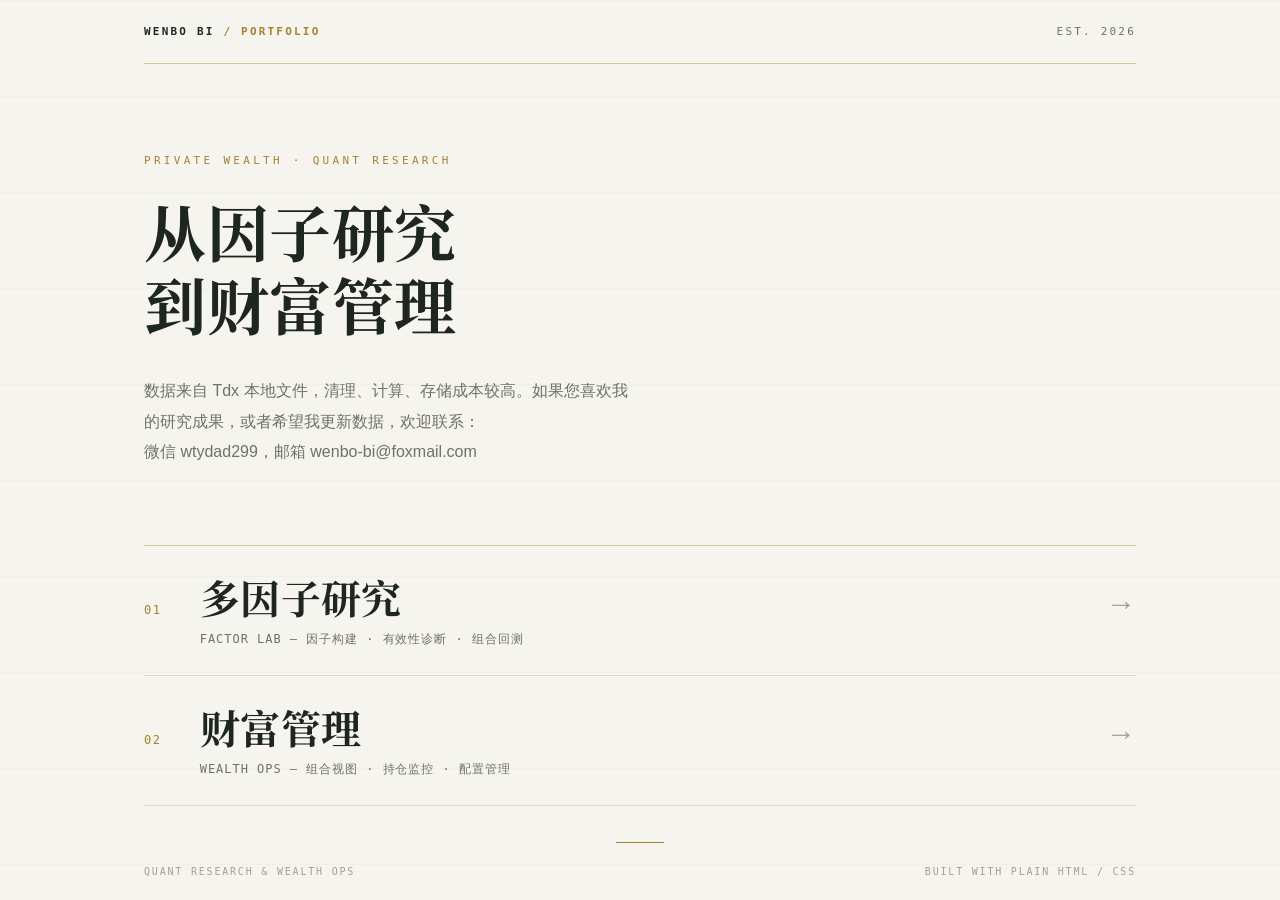
==== docs/index.html @ a7244761 "test tdx" ====
<!DOCTYPE html>
<html lang="zh-CN">
<head>
  <meta charset="UTF-8" />
  <meta name="viewport" content="width=device-width, initial-scale=1.0" />
  <title>Wenbo Bi — Quant Research & Wealth Ops</title>
  <link rel="preconnect" href="https://fonts.googleapis.com" />
  <link rel="preconnect" href="https://fonts.gstatic.com" crossorigin />
  <link
    href="https://fonts.googleapis.com/css2?family=Noto+Serif+SC:wght@600;700&display=swap"
    rel="stylesheet"
  />
  <style>
    :root {
      --bg: #f6f4ee;
      --ink: #1e2620;
      --muted: #6f7268;
      --faint: #a3a094;
      --line: #e0dccb;
      --accent: #a5822f;
      --accent-bright: #c8a44b;
      --gold-line: rgba(165, 130, 47, 0.4);
      --font-serif: "Noto Serif SC", "Source Han Serif SC", Georgia, "Times New Roman", serif;
      --font-sans: "Inter", "Segoe UI", "Microsoft YaHei", "PingFang SC", sans-serif;
      --font-mono: "SFMono-Regular", "Cascadia Code", Consolas, monospace;
    }

    * { box-sizing: border-box; margin: 0; padding: 0; }

    html, body { height: 100%; }

    body {
      background: var(--bg);
      color: var(--ink);
      font-family: var(--font-sans);
      -webkit-font-smoothing: antialiased;
      overflow-x: hidden;
    }

    /* 极淡的纸面肌理 */
    body::before {
      content: "";
      position: fixed;
      inset: 0;
      background-image:
        linear-gradient(var(--line) 1px, transparent 1px);
      background-size: 100% 96px;
      opacity: 0.16;
      pointer-events: none;
    }

    .page {
      position: relative;
      min-height: 100vh;
      max-width: 1120px;
      margin: 0 auto;
      padding: 0 clamp(24px, 5vw, 64px);
      display: flex;
      flex-direction: column;
    }

    /* ---------- 顶栏 ---------- */
    .topbar {
      display: flex;
      justify-content: space-between;
      align-items: center;
      padding: clamp(16px, 2.8vh, 26px) 0;
      border-bottom: 1px solid var(--gold-line);
      font-family: var(--font-mono);
      font-size: 11px;
      letter-spacing: 0.2em;
      color: var(--muted);
      text-transform: uppercase;
    }

    .topbar .brand { color: var(--ink); font-weight: 600; }
    .topbar .brand span { color: var(--accent); }

    /* ---------- 主区 ---------- */
    .hero {
      flex: 1;
      display: flex;
      flex-direction: column;
      justify-content: center;
      padding: clamp(28px, 5vh, 64px) 0 clamp(24px, 4vh, 48px);
    }

    .kicker {
      font-family: var(--font-mono);
      font-size: 11px;
      letter-spacing: 0.3em;
      text-transform: uppercase;
      color: var(--accent);
      margin-bottom: clamp(18px, 3vh, 30px);
    }

    h1 {
      font-family: var(--font-serif);
      font-size: clamp(32px, min(5.2vw, 7vh), 62px);
      line-height: 1.18;
      font-weight: 700;
      letter-spacing: 0.01em;
      max-width: 20ch;
    }

    h1 .dim { color: var(--muted); }

    .intro {
      margin-top: clamp(22px, 3.8vh, 36px);
      max-width: 56ch;
      font-size: clamp(14px, 1.3vw, 16px);
      line-height: 1.95;
      color: var(--muted);
    }

    .contact-line {
      display: block;
      margin-top: 0.2em;
      line-height: 1.5;
    }

    /* ---------- 入口 ---------- */
    .entries {
      border-top: 1px solid var(--gold-line);
      padding-bottom: clamp(20px, 4vh, 48px);
    }

    .entry {
      display: flex;
      align-items: baseline;
      gap: clamp(16px, 3vw, 40px);
      padding: clamp(18px, 3vh, 30px) 0;
      border-bottom: 1px solid var(--line);
      text-decoration: none;
      color: var(--ink);
      position: relative;
    }

    .entry .num {
      font-family: var(--font-mono);
      font-size: 12px;
      color: var(--accent);
      letter-spacing: 0.12em;
      flex: 0 0 auto;
      transition: color 0.4s ease;
    }

    .entry .label {
      flex: 1;
      min-width: 0;
    }

    .entry .title {
      display: inline-block;
      font-family: var(--font-serif);
      font-size: clamp(23px, min(3.4vw, 4.6vh), 40px);
      font-weight: 700;
      letter-spacing: 0.01em;
      line-height: 1.2;
      position: relative;
      transition: transform 0.55s cubic-bezier(0.22, 1, 0.36, 1);
    }

    /* 下划线扫过 */
    .entry .title::after {
      content: "";
      position: absolute;
      left: 0;
      bottom: -6px;
      width: 100%;
      height: 1px;
      background: var(--accent);
      transform: scaleX(0);
      transform-origin: right;
      transition: transform 0.55s cubic-bezier(0.22, 1, 0.36, 1);
    }

    .entry .sub {
      display: block;
      margin-top: 10px;
      font-size: 12px;
      color: var(--muted);
      font-family: var(--font-mono);
      letter-spacing: 0.08em;
    }

    .entry .arrow {
      flex: 0 0 auto;
      font-size: clamp(20px, 2.6vw, 30px);
      color: var(--faint);
      transform: translateX(0);
      transition:
        transform 0.55s cubic-bezier(0.22, 1, 0.36, 1),
        color 0.4s ease;
    }

    .entry:hover .title { transform: translateX(10px); }
    .entry:hover .title::after { transform: scaleX(1); transform-origin: left; }
    .entry:hover .arrow { transform: translateX(10px); color: var(--accent); }
    .entry:hover .num { color: var(--accent-bright); }

    /* ---------- 页脚 ---------- */
    .footer {
      position: relative;
      display: flex;
      justify-content: space-between;
      padding: clamp(18px, 2.6vh, 26px) 0 clamp(18px, 2.6vh, 26px);
      font-family: var(--font-mono);
      font-size: 10px;
      letter-spacing: 0.18em;
      color: var(--faint);
      text-transform: uppercase;
    }

    .footer::before {
      content: "";
      position: absolute;
      top: 0;
      left: 50%;
      transform: translateX(-50%);
      width: 48px;
      height: 1px;
      background: var(--accent);
    }

    /* ---------- 进场动画 ---------- */
    .reveal {
      opacity: 0;
      transform: translateY(16px);
      animation: rise 1.2s cubic-bezier(0.22, 1, 0.36, 1) forwards;
    }
    .reveal.d1 { animation-delay: 0.1s; }
    .reveal.d2 { animation-delay: 0.26s; }
    .reveal.d3 { animation-delay: 0.42s; }
    .reveal.d4 { animation-delay: 0.58s; }
    .reveal.d5 { animation-delay: 0.72s; }

    @keyframes rise {
      to { opacity: 1; transform: translateY(0); }
    }

    @media (prefers-reduced-motion: reduce) {
      .reveal { animation: none; opacity: 1; transform: none; }
      .entry .title, .entry .arrow, .entry .title::after { transition: none; }
    }

    @media (max-width: 640px) {
      .entry { flex-wrap: wrap; gap: 12px; }
      .entry .arrow { margin-left: auto; }
    }
  </style>
</head>
<body>
  <div class="page">

    <header class="topbar reveal d1">
      <div class="brand">WENBO&nbsp;BI<span>&nbsp;/&nbsp;PORTFOLIO</span></div>
      <div>EST.&nbsp;2026</div>
    </header>

    <main class="hero">
      <p class="kicker reveal d2">Private Wealth · Quant Research</p>
      <h1 class="reveal d3">
        从因子研究<br />
        到财富管理<span class="dim"></span><br />
      </h1>
      <p class="intro reveal d4">
        数据来自 Tdx 本地文件，清理、计算、存储成本较高。如果您喜欢我的研究成果，或者希望我更新数据，欢迎联系：
        <span class="contact-line">微信 wtydad299，邮箱 wenbo-bi@foxmail.com</span>
      </p>
    </main>

    <nav class="entries reveal d5">
      <a class="entry" href="./factor.html">
        <span class="num">01</span>
        <span class="label">
          <span class="title">多因子研究</span>
          <span class="sub">FACTOR LAB — 因子构建 · 有效性诊断 · 组合回测</span>
        </span>
        <span class="arrow">&#8594;</span>
      </a>
      <a class="entry" href="./wealthops_frontend/index.html">
        <span class="num">02</span>
        <span class="label">
          <span class="title">财富管理</span>
          <span class="sub">WEALTH OPS — 组合视图 · 持仓监控 · 配置管理</span>
        </span>
        <span class="arrow">&#8594;</span>
      </a>
    </nav>

    <footer class="footer">
      <div>Quant Research &amp; Wealth Ops</div>
      <div>Built with plain HTML / CSS</div>
    </footer>

  </div>
</body>
</html>
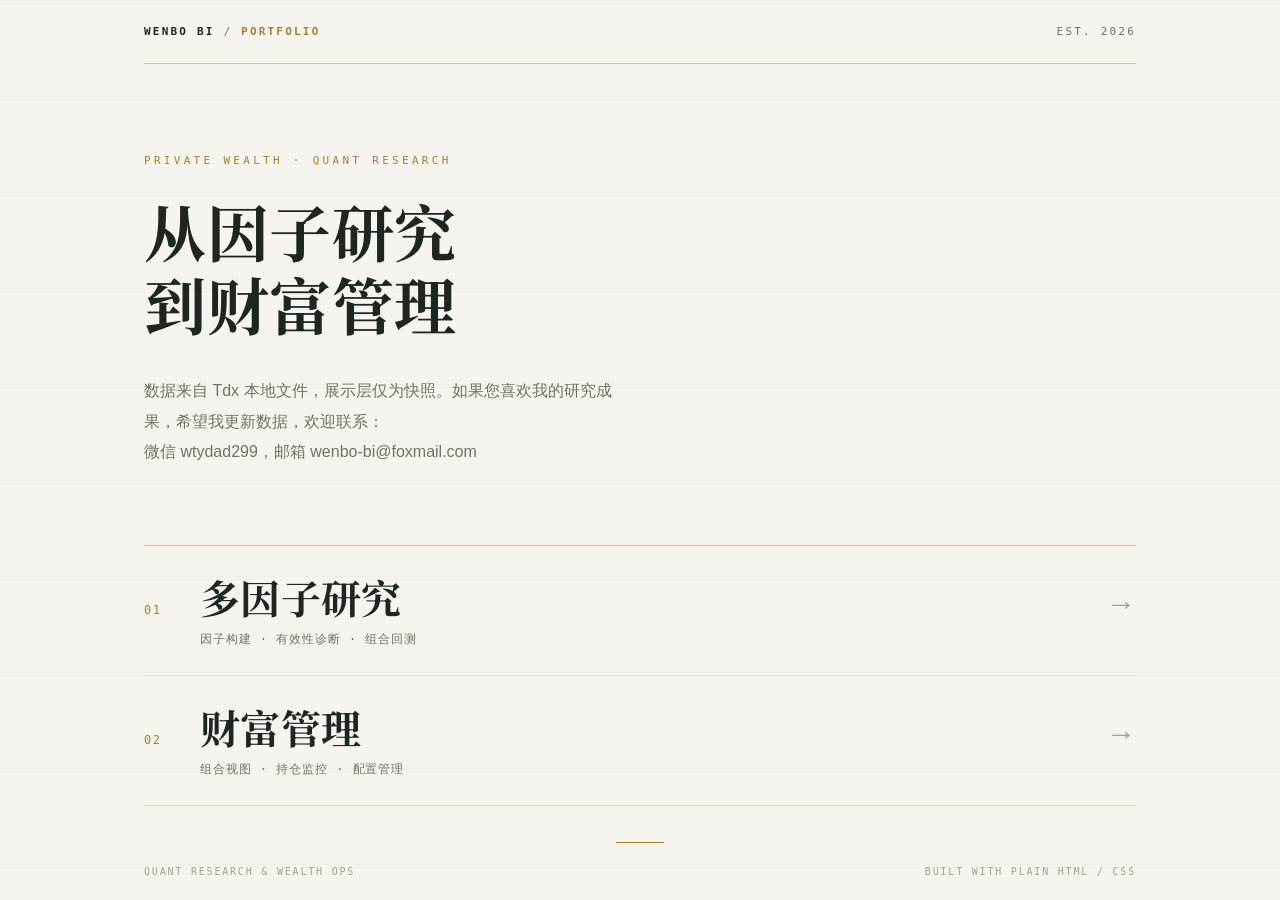
==== commit 60f233e6: "modified desc" ====
--- a/docs/index.html
+++ b/docs/index.html
@@ -265,7 +265,7 @@
         到财富管理<span class="dim"></span><br />
       </h1>
       <p class="intro reveal d4">
-        数据来自 Tdx 本地文件，清理、计算、存储成本较高。如果您喜欢我的研究成果，或者希望我更新数据，欢迎联系：
+        数据来自 Tdx 本地文件，展示层仅为快照。如果您喜欢我的研究成果，希望我更新数据，欢迎联系：
         <span class="contact-line">微信 wtydad299，邮箱 wenbo-bi@foxmail.com</span>
       </p>
     </main>
@@ -275,7 +275,7 @@
         <span class="num">01</span>
         <span class="label">
           <span class="title">多因子研究</span>
-          <span class="sub">FACTOR LAB — 因子构建 · 有效性诊断 · 组合回测</span>
+          <span class="sub">因子构建 · 有效性诊断 · 组合回测</span>
         </span>
         <span class="arrow">&#8594;</span>
       </a>
@@ -283,7 +283,7 @@
         <span class="num">02</span>
         <span class="label">
           <span class="title">财富管理</span>
-          <span class="sub">WEALTH OPS — 组合视图 · 持仓监控 · 配置管理</span>
+          <span class="sub">组合视图 · 持仓监控 · 配置管理</span>
         </span>
         <span class="arrow">&#8594;</span>
       </a>
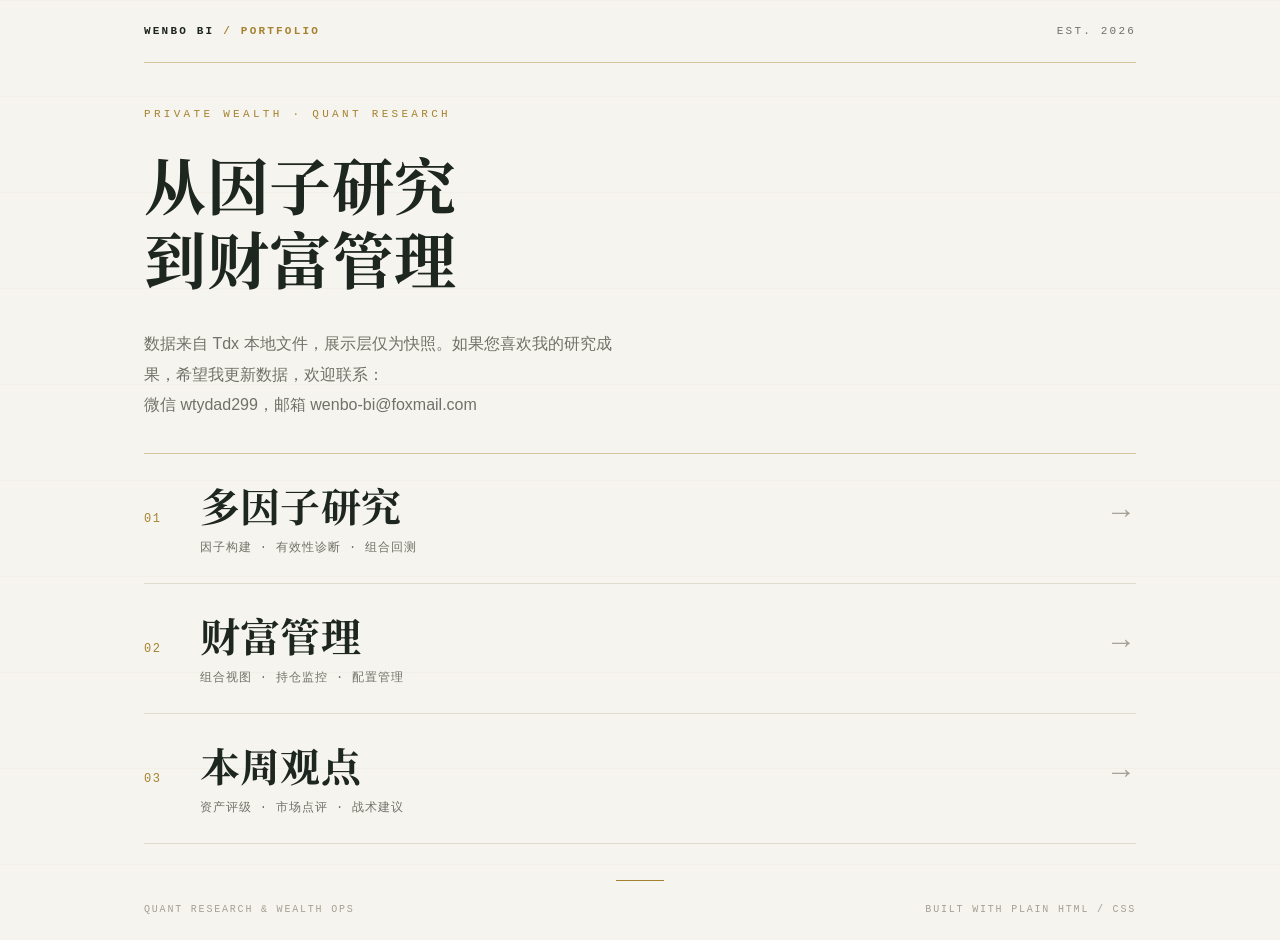
==== commit d5be2632: "update weekly blog" ====
--- a/docs/index.html
+++ b/docs/index.html
@@ -287,6 +287,14 @@
         </span>
         <span class="arrow">&#8594;</span>
       </a>
+      <a class="entry" href="./weekly_views.html">
+        <span class="num">03</span>
+        <span class="label">
+          <span class="title">本周观点</span>
+          <span class="sub">资产评级 · 市场点评 · 战术建议</span>
+        </span>
+        <span class="arrow">&#8594;</span>
+      </a>
     </nav>
 
     <footer class="footer">
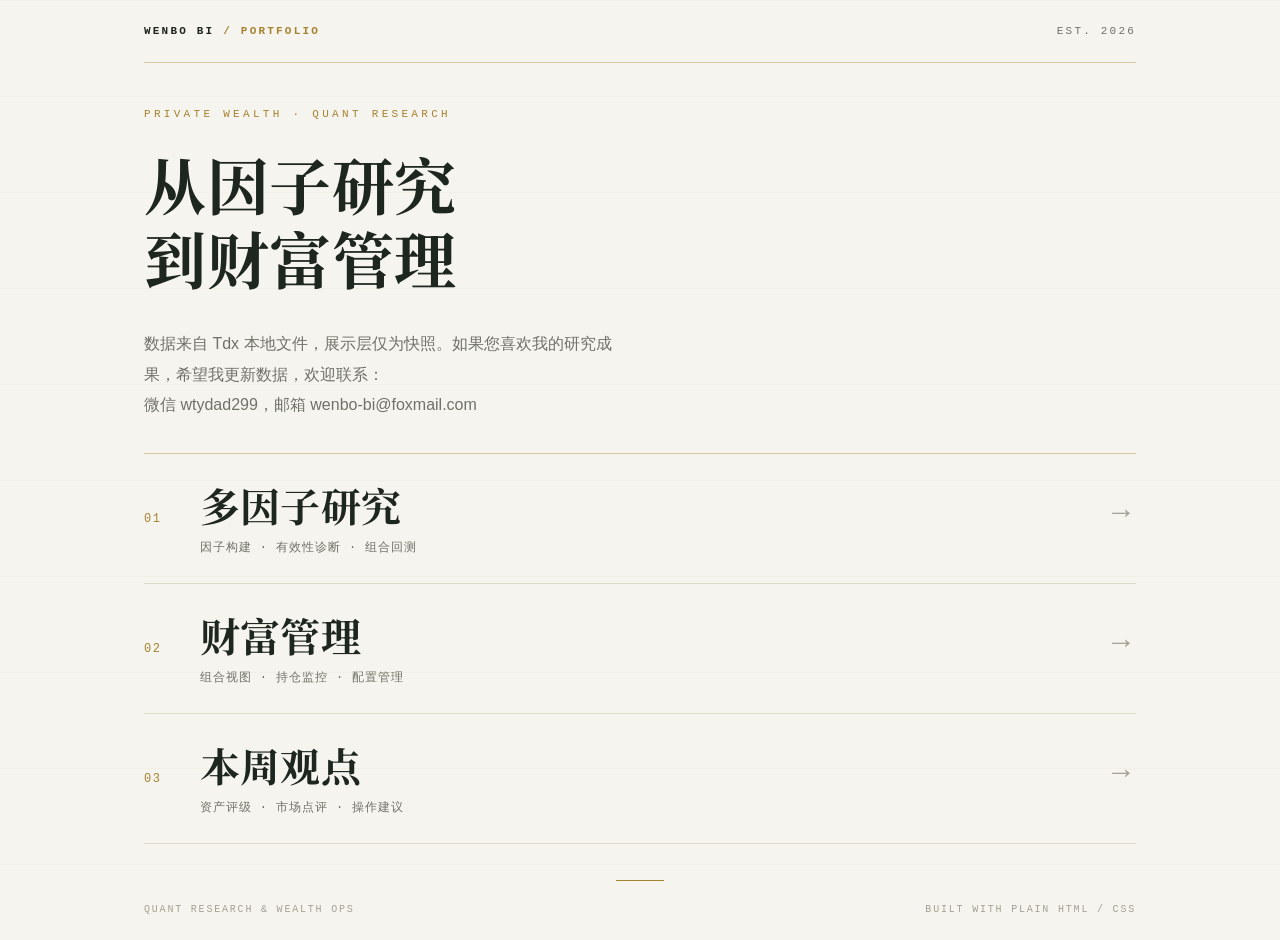
==== commit ae967df8: "update blog title" ====
--- a/docs/index.html
+++ b/docs/index.html
@@ -291,7 +291,7 @@
         <span class="num">03</span>
         <span class="label">
           <span class="title">本周观点</span>
-          <span class="sub">资产评级 · 市场点评 · 战术建议</span>
+          <span class="sub">资产评级 · 市场点评 · 操作建议</span>
         </span>
         <span class="arrow">&#8594;</span>
       </a>
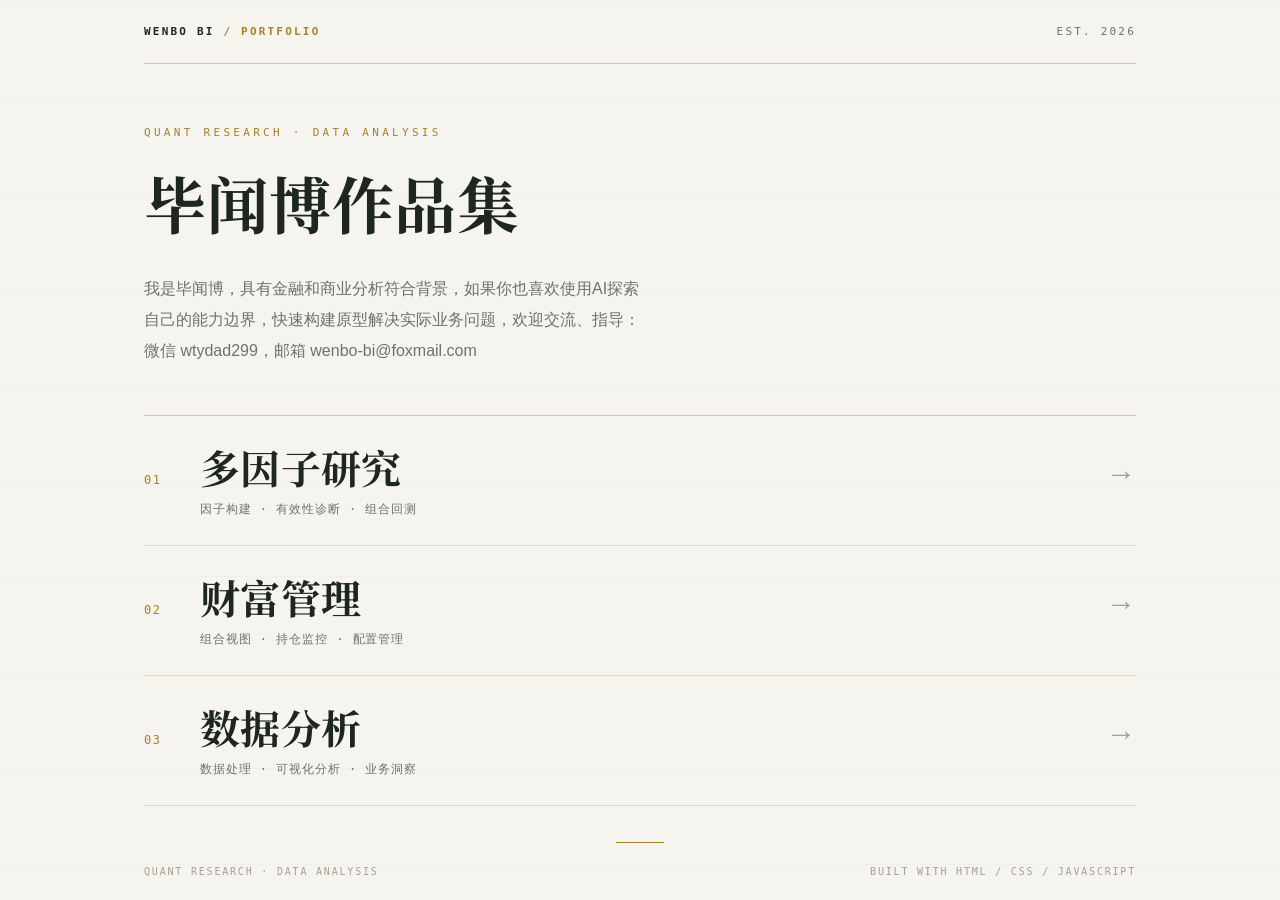
==== commit 3f01b21c: "add DA page" ====
--- a/docs/index.html
+++ b/docs/index.html
@@ -3,7 +3,7 @@
 <head>
   <meta charset="UTF-8" />
   <meta name="viewport" content="width=device-width, initial-scale=1.0" />
-  <title>Wenbo Bi — Quant Research & Wealth Ops</title>
+  <title>Wenbo Bi — Quant Research · Data Analysis</title>
   <link rel="preconnect" href="https://fonts.googleapis.com" />
   <link rel="preconnect" href="https://fonts.gstatic.com" crossorigin />
   <link
@@ -259,13 +259,12 @@
     </header>
 
     <main class="hero">
-      <p class="kicker reveal d2">Private Wealth · Quant Research</p>
+      <p class="kicker reveal d2">Quant Research · Data Analysis</p>
       <h1 class="reveal d3">
-        从因子研究<br />
-        到财富管理<span class="dim"></span><br />
+        毕闻博作品集
       </h1>
       <p class="intro reveal d4">
-        数据来自 Tdx 本地文件，展示层仅为快照。如果您喜欢我的研究成果，希望我更新数据，欢迎联系：
+        我是毕闻博，具有金融和商业分析符合背景，如果你也喜欢使用AI探索自己的能力边界，快速构建原型解决实际业务问题，欢迎交流、指导：
         <span class="contact-line">微信 wtydad299，邮箱 wenbo-bi@foxmail.com</span>
       </p>
     </main>
@@ -287,19 +286,19 @@
         </span>
         <span class="arrow">&#8594;</span>
       </a>
-      <a class="entry" href="./weekly_views.html">
+      <a class="entry" href="./data_analysis/index.html">
         <span class="num">03</span>
         <span class="label">
-          <span class="title">本周观点</span>
-          <span class="sub">资产评级 · 市场点评 · 操作建议</span>
+          <span class="title">数据分析</span>
+          <span class="sub">数据处理 · 可视化分析 · 业务洞察</span>
         </span>
         <span class="arrow">&#8594;</span>
       </a>
     </nav>
 
     <footer class="footer">
-      <div>Quant Research &amp; Wealth Ops</div>
-      <div>Built with plain HTML / CSS</div>
+      <div>Quant Research &middot; Data Analysis</div>
+      <div>Built with HTML / CSS / JavaScript</div>
     </footer>
 
   </div>
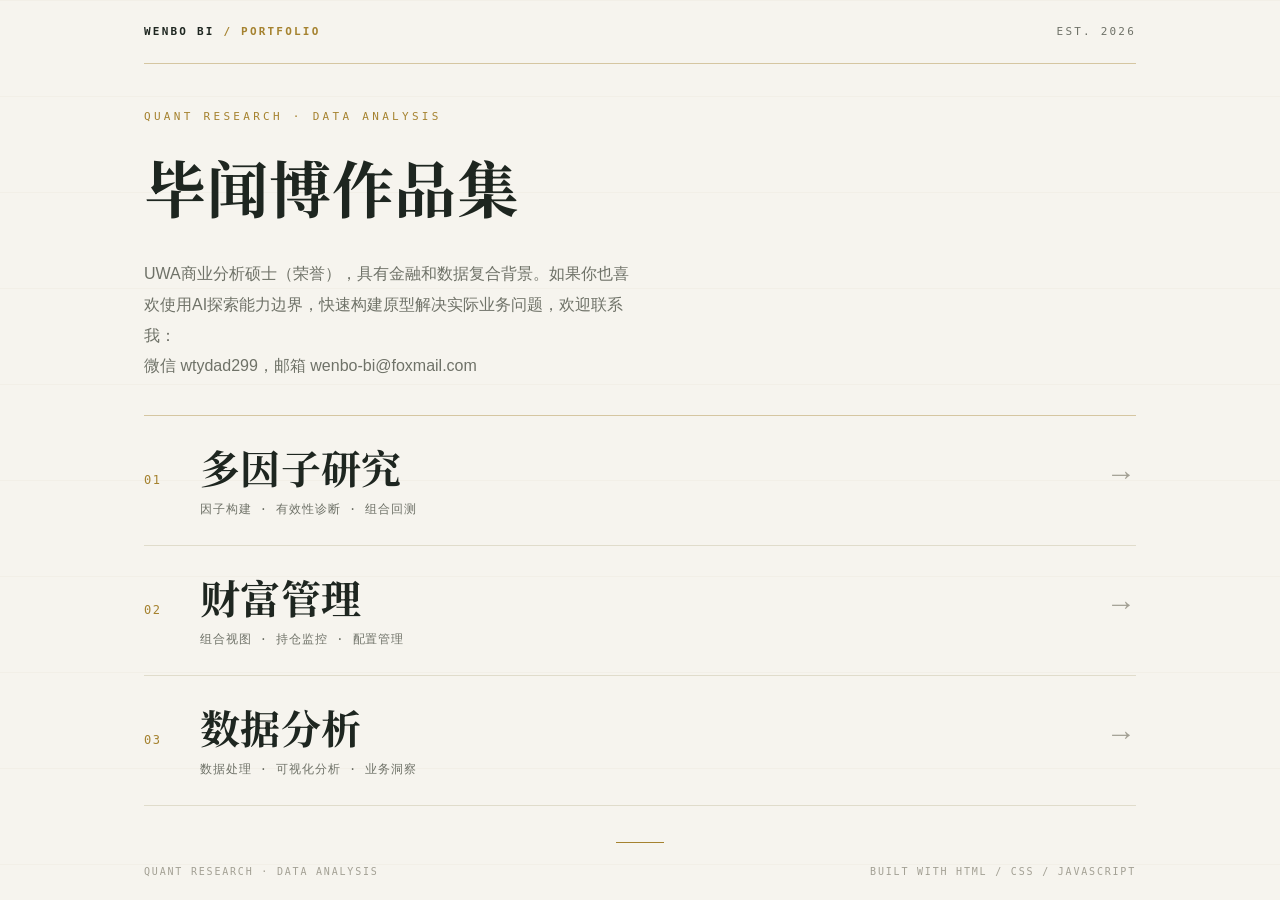
==== commit 51566f27: "fix: restore mobile analytics navigation" ====
--- a/docs/index.html
+++ b/docs/index.html
@@ -264,7 +264,7 @@
         毕闻博作品集
       </h1>
       <p class="intro reveal d4">
-        我是毕闻博，具有金融和商业分析符合背景，如果你也喜欢使用AI探索自己的能力边界，快速构建原型解决实际业务问题，欢迎交流、指导：
+        UWA商业分析硕士（荣誉），具有金融和数据复合背景。如果你也喜欢使用AI探索能力边界，快速构建原型解决实际业务问题，欢迎联系我：
         <span class="contact-line">微信 wtydad299，邮箱 wenbo-bi@foxmail.com</span>
       </p>
     </main>
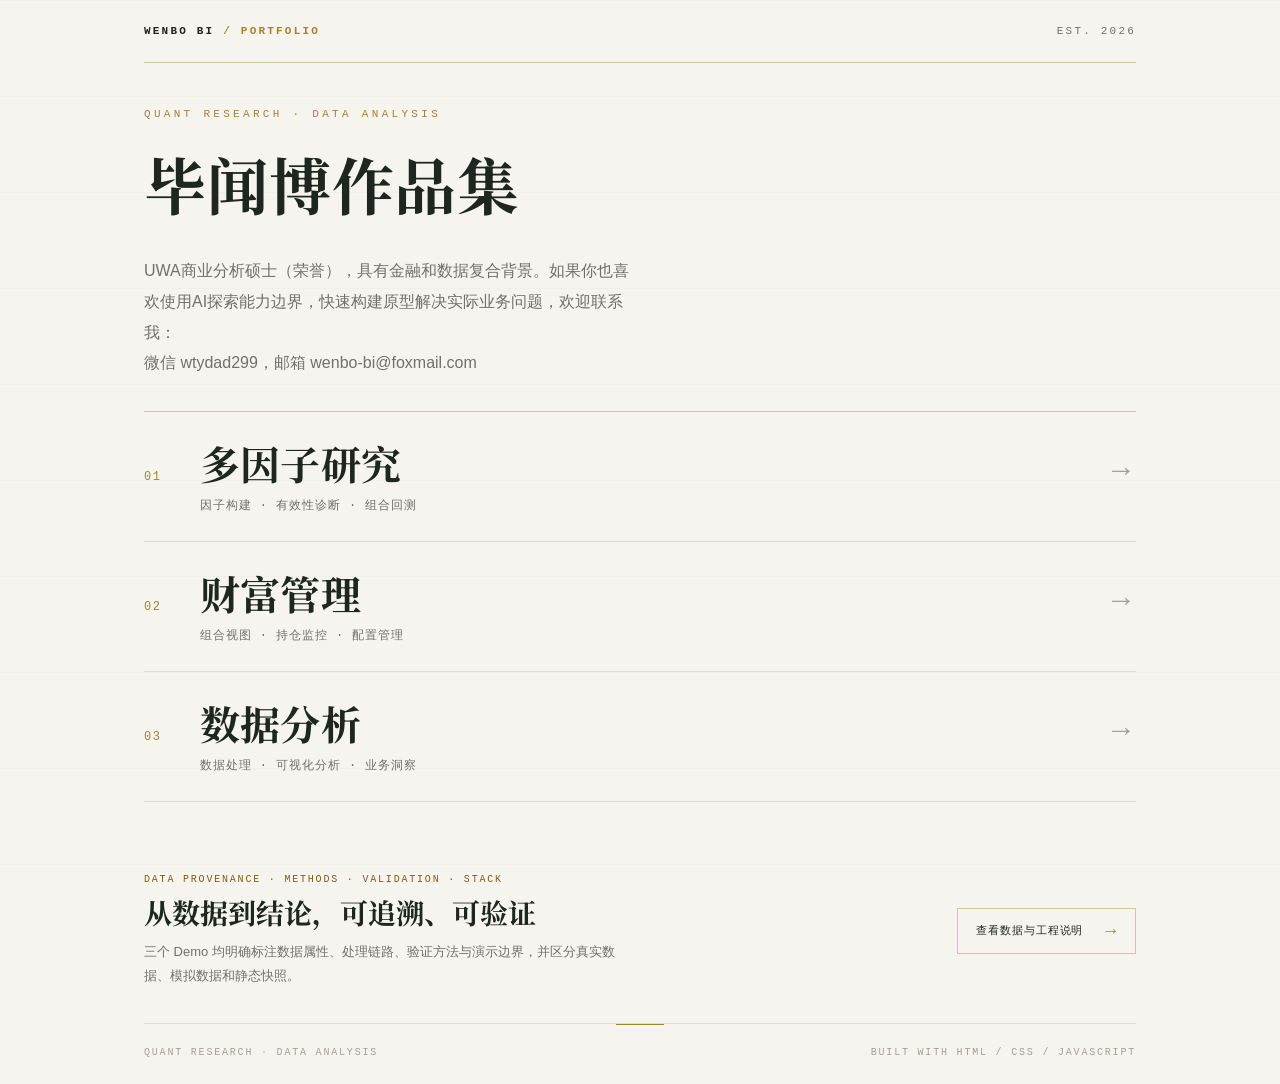
==== commit 6b539d98: "feat: document portfolio methodology and refine NAV chart" ====
--- a/docs/index.html
+++ b/docs/index.html
@@ -199,6 +199,72 @@
     .entry:hover .arrow { transform: translateX(10px); color: var(--accent); }
     .entry:hover .num { color: var(--accent-bright); }
 
+    /* ---------- 工程说明 ---------- */
+    .engineering-note {
+      display: grid;
+      grid-template-columns: minmax(0, 1fr) auto;
+      align-items: center;
+      gap: clamp(20px, 4vw, 42px);
+      padding: clamp(24px, 4vh, 38px) 0;
+      border-bottom: 1px solid var(--line);
+    }
+
+    .engineering-kicker {
+      font-family: var(--font-mono);
+      font-size: 10px;
+      letter-spacing: 0.18em;
+      color: #795d18;
+      text-transform: uppercase;
+    }
+
+    .engineering-note h2 {
+      margin-top: 9px;
+      font-family: var(--font-serif);
+      font-size: clamp(20px, 2.5vw, 28px);
+      line-height: 1.35;
+    }
+
+    .engineering-copy {
+      max-width: 66ch;
+      margin-top: 8px;
+      color: var(--muted);
+      font-size: 13px;
+      line-height: 1.8;
+    }
+
+    .engineering-link {
+      min-height: 46px;
+      display: inline-flex;
+      align-items: center;
+      justify-content: space-between;
+      gap: 22px;
+      padding: 0 18px;
+      border: 1px solid var(--gold-line);
+      color: var(--ink);
+      font-family: var(--font-mono);
+      font-size: 11px;
+      letter-spacing: 0.08em;
+      text-decoration: none;
+      white-space: nowrap;
+      transition: border-color 0.25s ease, color 0.25s ease, transform 0.25s ease;
+    }
+
+    .engineering-link span {
+      color: var(--accent);
+      font-size: 18px;
+    }
+
+    .engineering-link:hover {
+      border-color: var(--accent);
+      color: var(--accent);
+      transform: translateX(4px);
+    }
+
+    .engineering-link:focus-visible {
+      outline: 2px solid var(--accent);
+      outline-offset: 3px;
+    }
+
     /* ---------- 页脚 ---------- */
     .footer {
       position: relative;
@@ -234,6 +300,7 @@
     .reveal.d3 { animation-delay: 0.42s; }
     .reveal.d4 { animation-delay: 0.58s; }
     .reveal.d5 { animation-delay: 0.72s; }
+    .reveal.d6 { animation-delay: 0.86s; }
 
     @keyframes rise {
       to { opacity: 1; transform: translateY(0); }
@@ -241,12 +308,15 @@
 
     @media (prefers-reduced-motion: reduce) {
       .reveal { animation: none; opacity: 1; transform: none; }
-      .entry .title, .entry .arrow, .entry .title::after { transition: none; }
+      .entry .title, .entry .arrow, .entry .title::after, .engineering-link { transition: none; }
     }
 
     @media (max-width: 640px) {
       .entry { flex-wrap: wrap; gap: 12px; }
       .entry .arrow { margin-left: auto; }
+
+      .engineering-note { grid-template-columns: 1fr; }
+      .engineering-link { width: 100%; white-space: normal; }
     }
   </style>
 </head>
@@ -296,6 +366,17 @@
       </a>
     </nav>
 
+    <section class="engineering-note reveal d6" aria-labelledby="engineering-title">
+      <div>
+        <p class="engineering-kicker">Data provenance · Methods · Validation · Stack</p>
+        <h2 id="engineering-title">从数据到结论，可追溯、可验证</h2>
+        <p class="engineering-copy">三个 Demo 均明确标注数据属性、处理链路、验证方法与演示边界，并区分真实数据、模拟数据和静态快照。</p>
+      </div>
+      <a class="engineering-link" href="./methodology.html">
+        查看数据与工程说明 <span aria-hidden="true">&#8594;</span>
+      </a>
+    </section>
+
     <footer class="footer">
       <div>Quant Research &middot; Data Analysis</div>
       <div>Built with HTML / CSS / JavaScript</div>
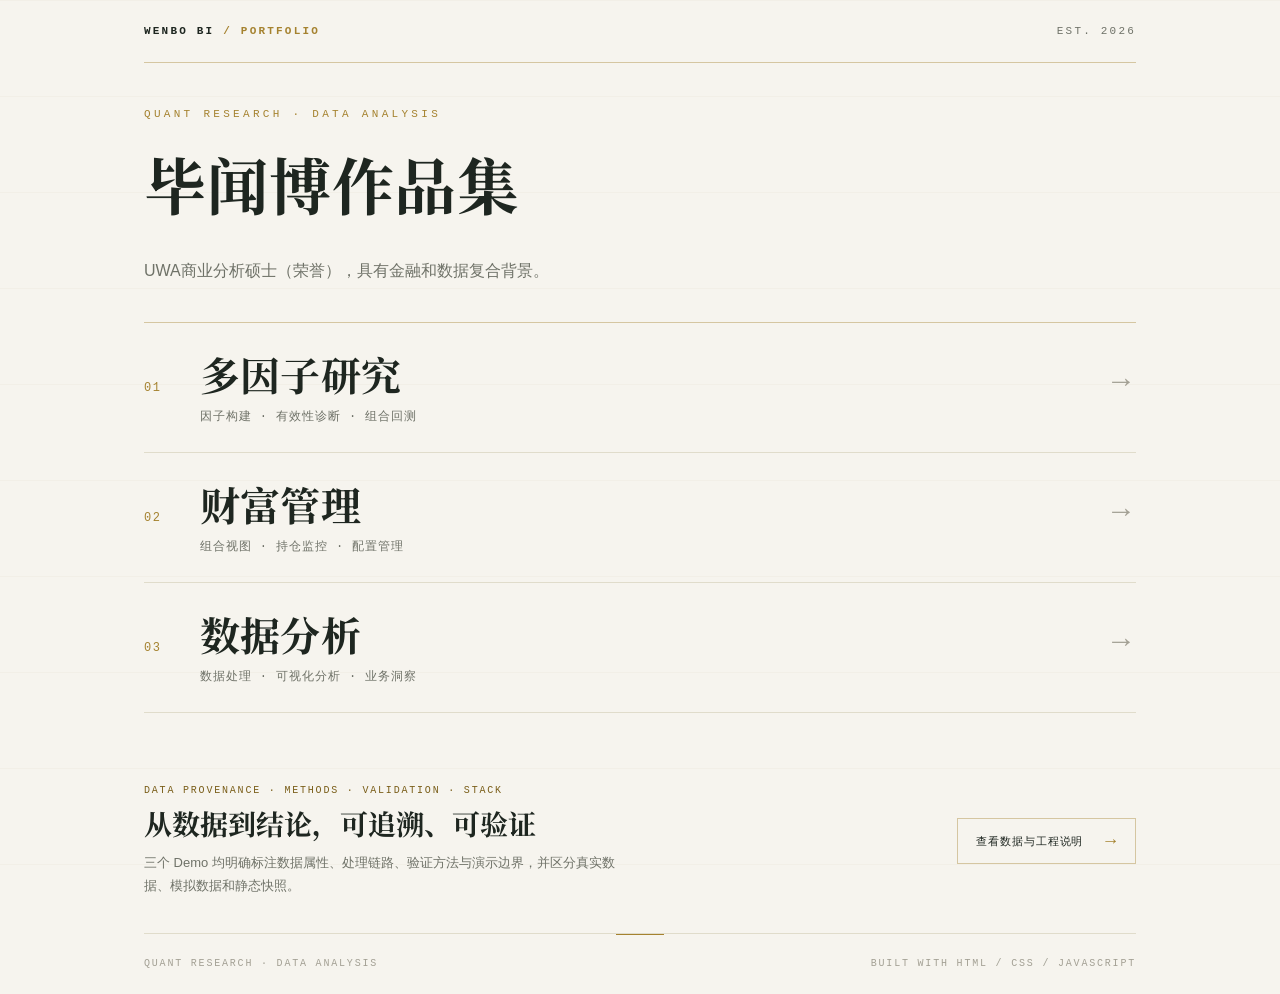
==== commit c17430d1: "hide contact#" ====
--- a/docs/index.html
+++ b/docs/index.html
@@ -334,8 +334,7 @@
         毕闻博作品集
       </h1>
       <p class="intro reveal d4">
-        UWA商业分析硕士（荣誉），具有金融和数据复合背景。如果你也喜欢使用AI探索能力边界，快速构建原型解决实际业务问题，欢迎联系我：
-        <span class="contact-line">微信 wtydad299，邮箱 wenbo-bi@foxmail.com</span>
+        UWA商业分析硕士（荣誉），具有金融和数据复合背景。
       </p>
     </main>
 
